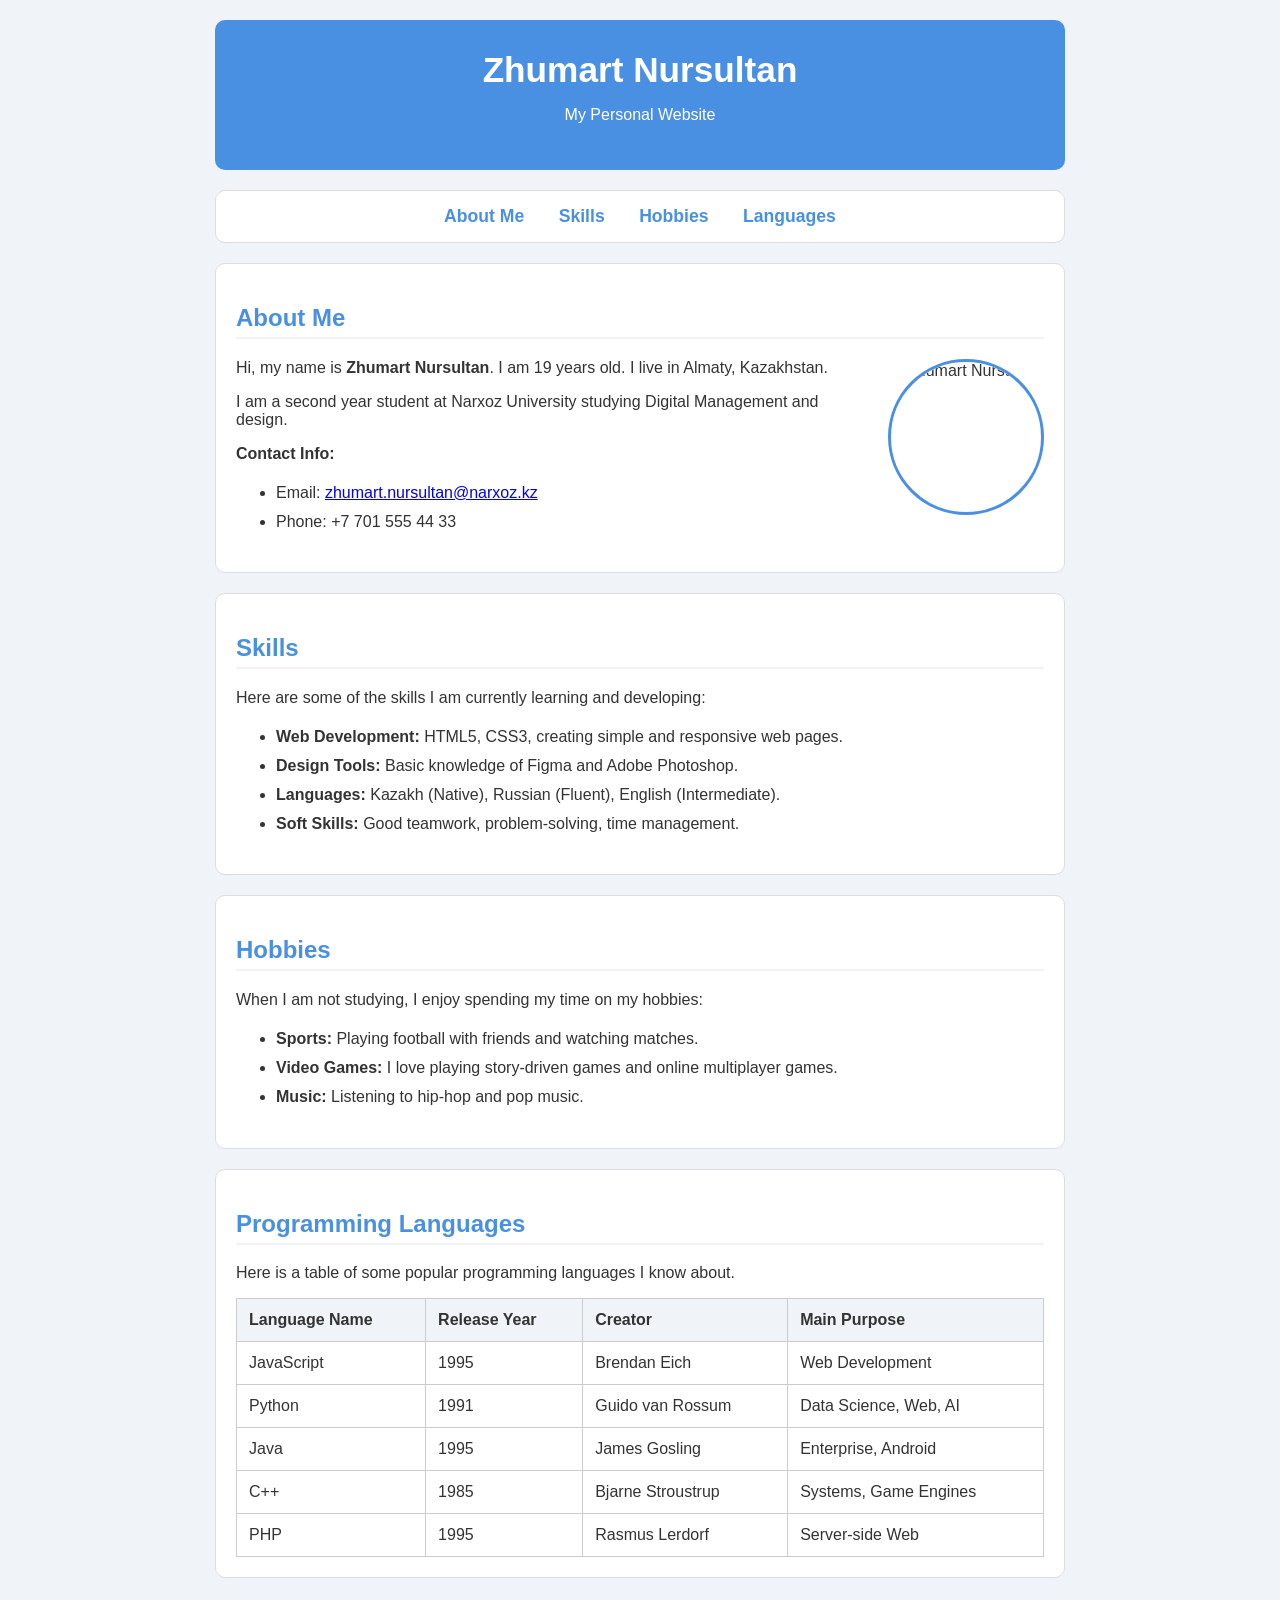
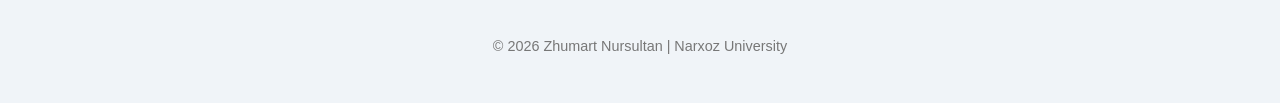
==== index.html @ c9ad32c4 "Rename ZhumartNursultan.html to index.html" ====
<!DOCTYPE html>
<html lang="en">
<head>
  <meta charset="UTF-8">
  <meta name="viewport" content="width=device-width, initial-scale=1.0">
  <title>Zhumart Nursultan - My Portfolio</title>
  <style>
    body {
      font-family: Arial, sans-serif;
      margin: 0 auto;
      max-width: 850px;
      padding: 20px;
      background-color: #f0f4f8;
      color: #333;
    }
    header {
      background-color: #4a90e2;
      color: white;
      padding: 30px;
      border-radius: 10px;
      text-align: center;
    }
    header h1 {
      margin: 0;
      font-size: 2.2em;
    }
    nav {
      margin: 20px 0;
      background-color: #ffffff;
      padding: 15px;
      border-radius: 10px;
      border: 1px solid #ddd;
      text-align: center;
    }
    nav a {
      margin: 0 15px;
      text-decoration: none;
      color: #4a90e2;
      font-size: 1.1em;
      font-weight: bold;
    }
    nav a:hover {
      text-decoration: underline;
      color: #000;
    }
    .section-block {
      background-color: white;
      padding: 20px;
      margin-bottom: 20px;
      border-radius: 10px;
      border: 1px solid #ddd;
    }
    h2 {
      color: #4a90e2;
      border-bottom: 2px solid #f0f4f8;
      padding-bottom: 5px;
    }
    .profile-img {
      border-radius: 50%;
      border: 3px solid #4a90e2;
      float: right;
      margin-left: 20px;
    }
    ul {
      line-height: 1.8;
    }
    table {
      width: 100%;
      border-collapse: collapse;
      margin-top: 10px;
    }
    table, th, td {
      border: 1px solid #ccc;
    }
    th, td {
      padding: 12px;
      text-align: left;
    }
    th {
      background-color: #f0f4f8;
    }
    footer {
      text-align: center;
      margin-top: 30px;
      padding: 15px;
      color: #777;
      font-size: 0.9em;
    }
  </style>
</head>
<body>

  <header>
    <h1>Zhumart Nursultan</h1>
    <p>My Personal Website</p>
  </header>

  <nav>
    <a href="#about">About Me</a>
    <a href="#skills">Skills</a>
    <a href="#hobbies">Hobbies</a>
    <a href="#languages">Languages</a>
  </nav>

  <div class="section-block" id="about">
    <h2>About Me</h2>
    <!-- Можно заменить ссылку на свою реальную фотографию -->
    <img src="https://placehold.co/150x150/4a90e2/white?text=ZN" alt="Zhumart Nursultan" width="150" height="150" class="profile-img">
    <p>Hi, my name is <strong>Zhumart Nursultan</strong>. I am 19 years old. I live in Almaty, Kazakhstan.</p>
    <p>I am a second year student at Narxoz University studying Digital Management and design.</p>
    
    <p><strong>Contact Info:</strong></p>
    <ul>
      <li>Email: <a href="mailto:zhumart.nursultan@narxoz.kz">zhumart.nursultan@narxoz.kz</a></li>
      <li>Phone: +7 701 555 44 33</li>
    </ul>
    <div style="clear: both;"></div>
  </div>

  <div class="section-block" id="skills">
    <h2>Skills</h2>
    <p>Here are some of the skills I am currently learning and developing:</p>
    <ul>
      <li><strong>Web Development:</strong> HTML5, CSS3, creating simple and responsive web pages.</li>
      <li><strong>Design Tools:</strong> Basic knowledge of Figma and Adobe Photoshop.</li>
      <li><strong>Languages:</strong> Kazakh (Native), Russian (Fluent), English (Intermediate).</li>
      <li><strong>Soft Skills:</strong> Good teamwork, problem-solving, time management.</li>
    </ul>
  </div>

  <div class="section-block" id="hobbies">
    <h2>Hobbies</h2>
    <p>When I am not studying, I enjoy spending my time on my hobbies:</p>
    <ul>
      <li><strong>Sports:</strong> Playing football with friends and watching matches.</li>
      <li><strong>Video Games:</strong> I love playing story-driven games and online multiplayer games.</li>
      <li><strong>Music:</strong> Listening to hip-hop and pop music.</li>
    </ul>
  </div>

  <div class="section-block" id="languages">
    <h2>Programming Languages</h2>
    <p>Here is a table of some popular programming languages I know about.</p>
    <table>
      <thead>
        <tr>
          <th>Language Name</th>
          <th>Release Year</th>
          <th>Creator</th>
          <th>Main Purpose</th>
        </tr>
      </thead>
      <tbody>
        <tr>
          <td>JavaScript</td>
          <td>1995</td>
          <td>Brendan Eich</td>
          <td>Web Development</td>
        </tr>
        <tr>
          <td>Python</td>
          <td>1991</td>
          <td>Guido van Rossum</td>
          <td>Data Science, Web, AI</td>
        </tr>
        <tr>
          <td>Java</td>
          <td>1995</td>
          <td>James Gosling</td>
          <td>Enterprise, Android</td>
        </tr>
        <tr>
          <td>C++</td>
          <td>1985</td>
          <td>Bjarne Stroustrup</td>
          <td>Systems, Game Engines</td>
        </tr>
        <tr>
          <td>PHP</td>
          <td>1995</td>
          <td>Rasmus Lerdorf</td>
          <td>Server-side Web</td>
        </tr>
      </tbody>
    </table>
  </div>

  <footer>
    <p>&copy; 2026 Zhumart Nursultan | Narxoz University</p>
  </footer>

</body>
</html>
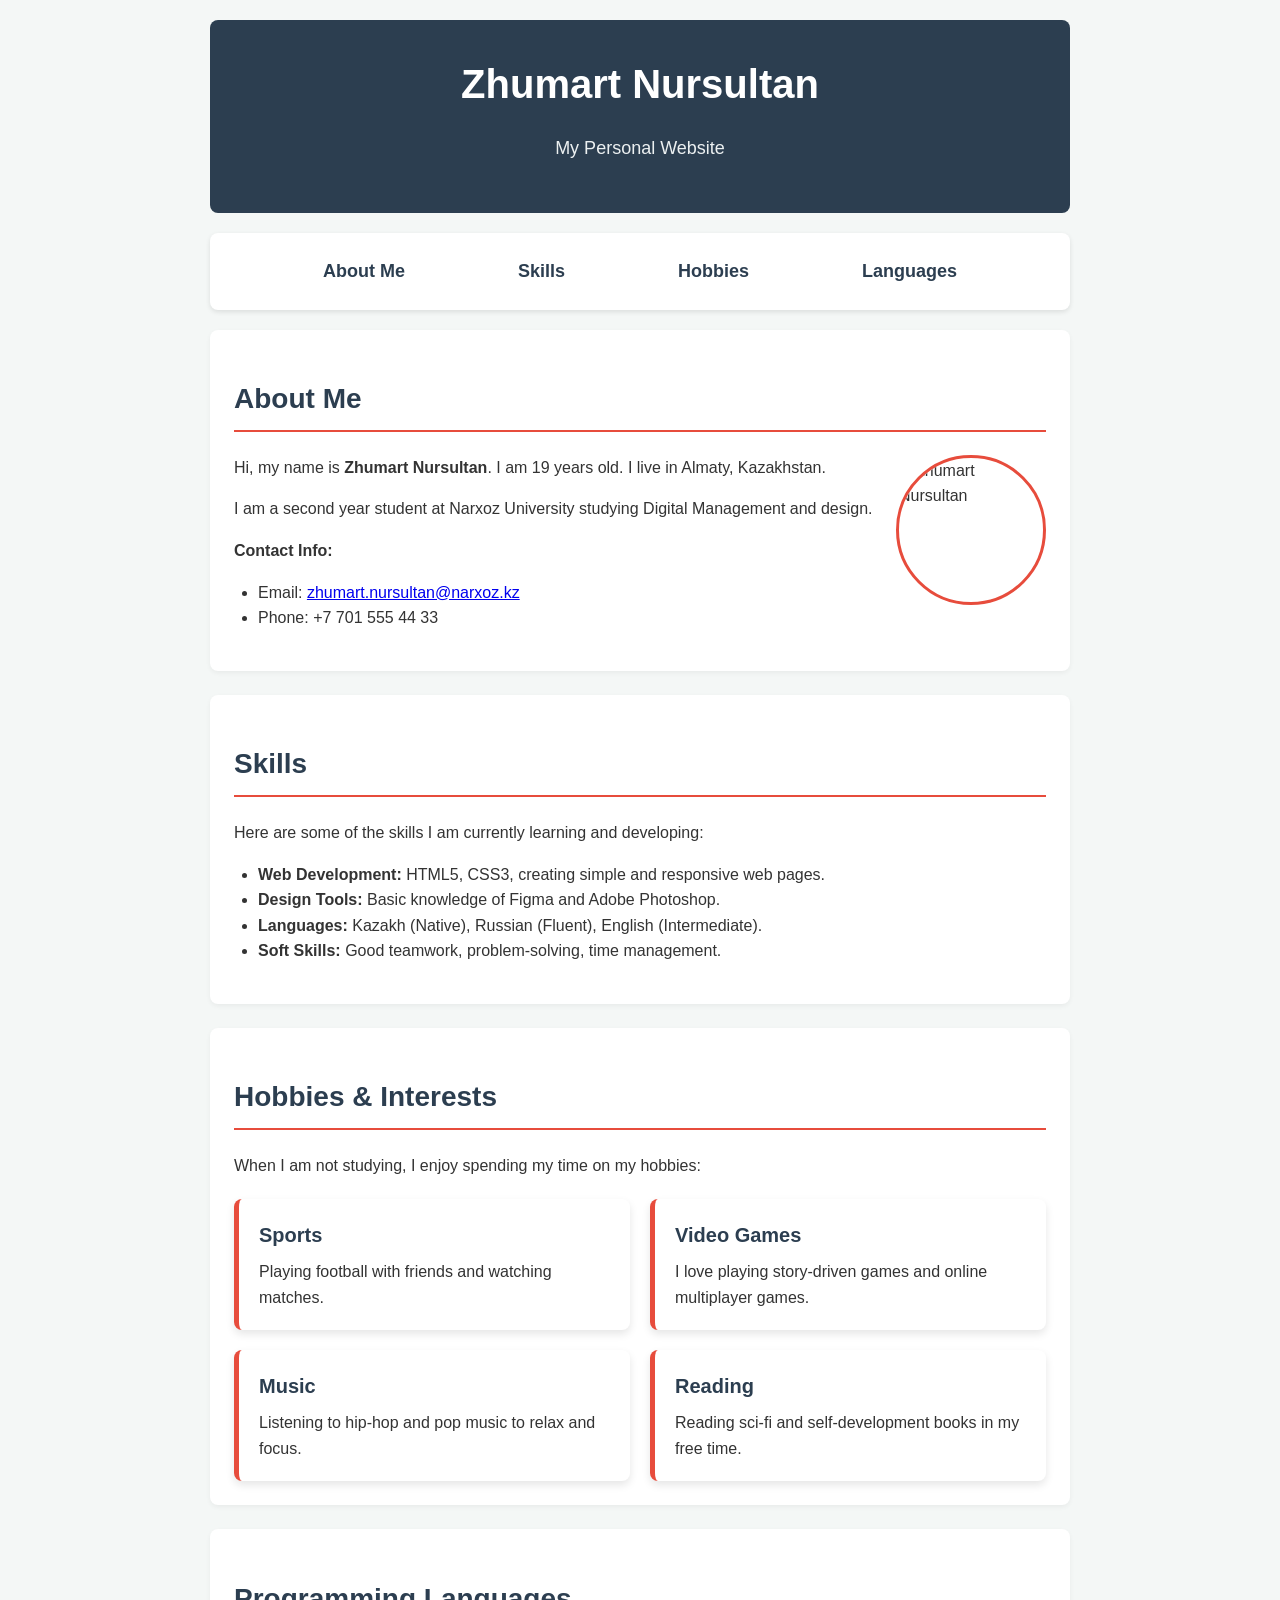
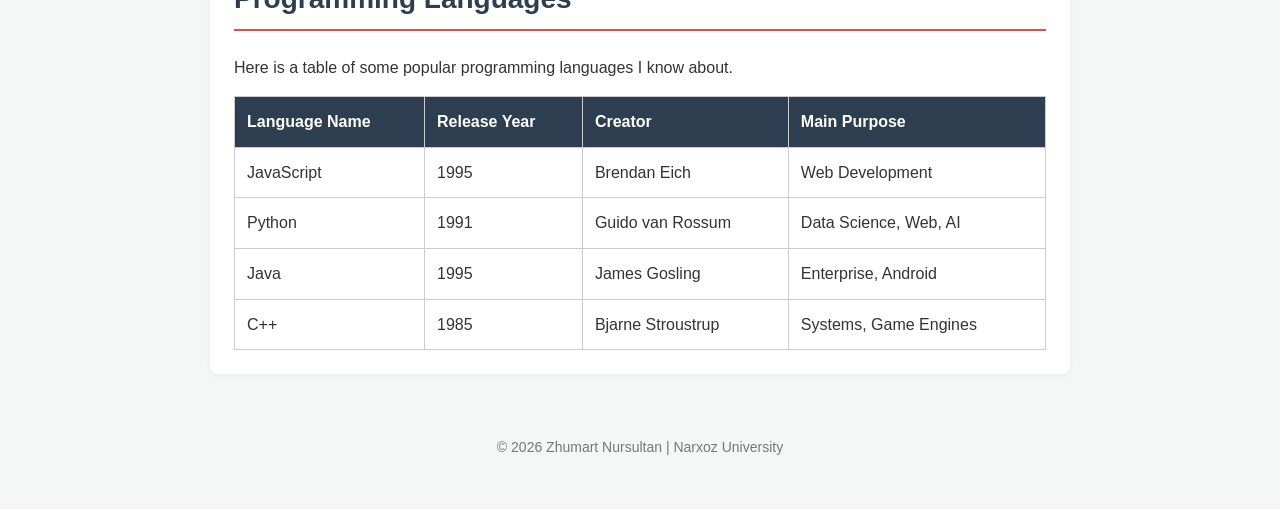
==== commit 05bb6533: "Add files via upload" ====
--- a/index.html
+++ b/index.html
@@ -4,89 +4,9 @@
   <meta charset="UTF-8">
   <meta name="viewport" content="width=device-width, initial-scale=1.0">
   <title>Zhumart Nursultan - My Portfolio</title>
-  <style>
-    body {
-      font-family: Arial, sans-serif;
-      margin: 0 auto;
-      max-width: 850px;
-      padding: 20px;
-      background-color: #f0f4f8;
-      color: #333;
-    }
-    header {
-      background-color: #4a90e2;
-      color: white;
-      padding: 30px;
-      border-radius: 10px;
-      text-align: center;
-    }
-    header h1 {
-      margin: 0;
-      font-size: 2.2em;
-    }
-    nav {
-      margin: 20px 0;
-      background-color: #ffffff;
-      padding: 15px;
-      border-radius: 10px;
-      border: 1px solid #ddd;
-      text-align: center;
-    }
-    nav a {
-      margin: 0 15px;
-      text-decoration: none;
-      color: #4a90e2;
-      font-size: 1.1em;
-      font-weight: bold;
-    }
-    nav a:hover {
-      text-decoration: underline;
-      color: #000;
-    }
-    .section-block {
-      background-color: white;
-      padding: 20px;
-      margin-bottom: 20px;
-      border-radius: 10px;
-      border: 1px solid #ddd;
-    }
-    h2 {
-      color: #4a90e2;
-      border-bottom: 2px solid #f0f4f8;
-      padding-bottom: 5px;
-    }
-    .profile-img {
-      border-radius: 50%;
-      border: 3px solid #4a90e2;
-      float: right;
-      margin-left: 20px;
-    }
-    ul {
-      line-height: 1.8;
-    }
-    table {
-      width: 100%;
-      border-collapse: collapse;
-      margin-top: 10px;
-    }
-    table, th, td {
-      border: 1px solid #ccc;
-    }
-    th, td {
-      padding: 12px;
-      text-align: left;
-    }
-    th {
-      background-color: #f0f4f8;
-    }
-    footer {
-      text-align: center;
-      margin-top: 30px;
-      padding: 15px;
-      color: #777;
-      font-size: 0.9em;
-    }
-  </style>
+  
+  <!-- 1. Подключаем внешний CSS файл (как требовалось в задании) -->
+  <link rel="stylesheet" href="styles.css">
 </head>
 <body>
 
@@ -104,8 +24,7 @@
 
   <div class="section-block" id="about">
     <h2>About Me</h2>
-    <!-- Можно заменить ссылку на свою реальную фотографию -->
-    <img src="https://placehold.co/150x150/4a90e2/white?text=ZN" alt="Zhumart Nursultan" width="150" height="150" class="profile-img">
+    <img src="https://placehold.co/150x150/2c3e50/white?text=ZN" alt="Zhumart Nursultan" width="150" height="150" class="profile-img">
     <p>Hi, my name is <strong>Zhumart Nursultan</strong>. I am 19 years old. I live in Almaty, Kazakhstan.</p>
     <p>I am a second year student at Narxoz University studying Digital Management and design.</p>
     
@@ -129,12 +48,27 @@
   </div>
 
   <div class="section-block" id="hobbies">
-    <h2>Hobbies</h2>
+    <h2>Hobbies & Interests</h2>
     <p>When I am not studying, I enjoy spending my time on my hobbies:</p>
-    <ul>
-      <li><strong>Sports:</strong> Playing football with friends and watching matches.</li>
-      <li><strong>Video Games:</strong> I love playing story-driven games and online multiplayer games.</li>
-      <li><strong>Music:</strong> Listening to hip-hop and pop music.</li>
+    
+    <!-- 2. Сетка карточек для хобби (Flexbox Card Grid) -->
+    <ul class="hobbies-grid">
+      <li>
+        <strong>Sports</strong>
+        Playing football with friends and watching matches.
+      </li>
+      <li>
+        <strong>Video Games</strong>
+        I love playing story-driven games and online multiplayer games.
+      </li>
+      <li>
+        <strong>Music</strong>
+        Listening to hip-hop and pop music to relax and focus.
+      </li>
+      <li>
+        <strong>Reading</strong>
+        Reading sci-fi and self-development books in my free time.
+      </li>
     </ul>
   </div>
 
@@ -175,12 +109,6 @@
           <td>Bjarne Stroustrup</td>
           <td>Systems, Game Engines</td>
         </tr>
-        <tr>
-          <td>PHP</td>
-          <td>1995</td>
-          <td>Rasmus Lerdorf</td>
-          <td>Server-side Web</td>
-        </tr>
       </tbody>
     </table>
   </div>
--- a/styles.css
+++ b/styles.css
@@ -0,0 +1,168 @@
+/* 1. Глобальные настройки (box-sizing: border-box) */
+*, *::before, *::after {
+  box-sizing: border-box;
+}
+
+/* 2. Цветовая палитра: Primary (темно-синий) и Accent (красный) */
+:root {
+  --primary-color: #2c3e50;
+  --accent-color: #e74c3c;
+  --bg-color: #f4f7f6;
+  --text-color: #333333;
+}
+
+/* 3. Шрифт и rem-размеры */
+html {
+  font-size: 16px; /* Базовый размер */
+}
+
+body {
+  font-family: 'Segoe UI', Roboto, Helvetica, Arial, sans-serif;
+  font-size: 1rem; /* 16px */
+  line-height: 1.6;
+  margin: 0 auto;
+  max-width: 900px;
+  padding: 1.25rem; /* 20px */
+  background-color: var(--bg-color);
+  color: var(--text-color);
+}
+
+/* Header */
+header {
+  background-color: var(--primary-color);
+  color: white;
+  padding: 2rem;
+  border-radius: 0.5rem;
+  text-align: center;
+}
+
+header h1 {
+  margin: 0;
+  font-size: 2.5rem;
+  color: white;
+}
+
+header p {
+  font-size: 1.125rem;
+  color: #ecf0f1;
+}
+
+/* 4. Flexbox Navbar (Навигация) */
+nav {
+  display: flex;
+  justify-content: space-evenly; /* Равномерное распределение пространства */
+  align-items: center;
+  margin: 1.25rem 0;
+  background-color: white;
+  padding: 1rem;
+  border-radius: 0.5rem;
+  box-shadow: 0 2px 5px rgba(0,0,0,0.1);
+}
+
+nav a {
+  text-decoration: none;
+  color: var(--primary-color);
+  font-size: 1.125rem;
+  font-weight: bold;
+  padding: 0.5rem 1rem;
+  transition: color 0.3s;
+}
+
+nav a:hover {
+  color: var(--accent-color);
+}
+
+/* Секции */
+.section-block {
+  background-color: white;
+  padding: 1.5rem;
+  margin-bottom: 1.5rem;
+  border-radius: 0.5rem;
+  box-shadow: 0 2px 5px rgba(0,0,0,0.05);
+}
+
+h2 {
+  color: var(--primary-color);
+  border-bottom: 2px solid var(--accent-color);
+  padding-bottom: 0.5rem;
+  font-size: 1.75rem;
+}
+
+.profile-img {
+  border-radius: 50%;
+  border: 3px solid var(--accent-color);
+  float: right;
+  margin-left: 1.25rem;
+}
+
+/* Обычные списки */
+.section-block ul:not(.hobbies-grid) {
+  padding-left: 1.5rem;
+}
+
+/* 5. Wrapping Card Grid (Flexbox) для Хобби */
+.hobbies-grid {
+  display: flex;
+  flex-wrap: wrap; /* Разрешаем перенос карточек на новую строку */
+  gap: 1.25rem; /* Отступ между карточками */
+  list-style: none; /* Убираем точки от обычного списка */
+  padding: 0;
+  margin: 1.25rem 0 0 0;
+}
+
+/* Карточка хобби */
+.hobbies-grid li {
+  flex-basis: calc(50% - 0.625rem); /* Ширина карточки (две в ряд) */
+  background-color: #ffffff;
+  padding: 1.25rem; /* Внутренний отступ карточки */
+  border-radius: 0.5rem; /* Закругленные углы */
+  box-shadow: 0 4px 8px rgba(0,0,0,0.1); /* Тень */
+  border-left: 5px solid var(--accent-color);
+}
+
+.hobbies-grid li strong {
+  display: block;
+  font-size: 1.25rem;
+  color: var(--primary-color);
+  margin-bottom: 0.5rem;
+}
+
+/* Таблица */
+table {
+  width: 100%;
+  border-collapse: collapse;
+  margin-top: 1rem;
+}
+th, td {
+  border: 1px solid #ccc;
+  padding: 0.75rem;
+  text-align: left;
+}
+th {
+  background-color: var(--primary-color);
+  color: white;
+}
+
+footer {
+  text-align: center;
+  margin-top: 2rem;
+  padding: 1rem;
+  color: #777;
+  font-size: 0.875rem;
+}
+
+/* Адаптивность для телефонов */
+@media (max-width: 600px) {
+  nav {
+    flex-direction: column;
+    gap: 0.5rem;
+  }
+  .hobbies-grid li {
+    flex-basis: 100%; /* На телефоне одна карточка в ряд */
+  }
+  .profile-img {
+    float: none;
+    display: block;
+    margin: 0 auto 1rem auto;
+  }
+}
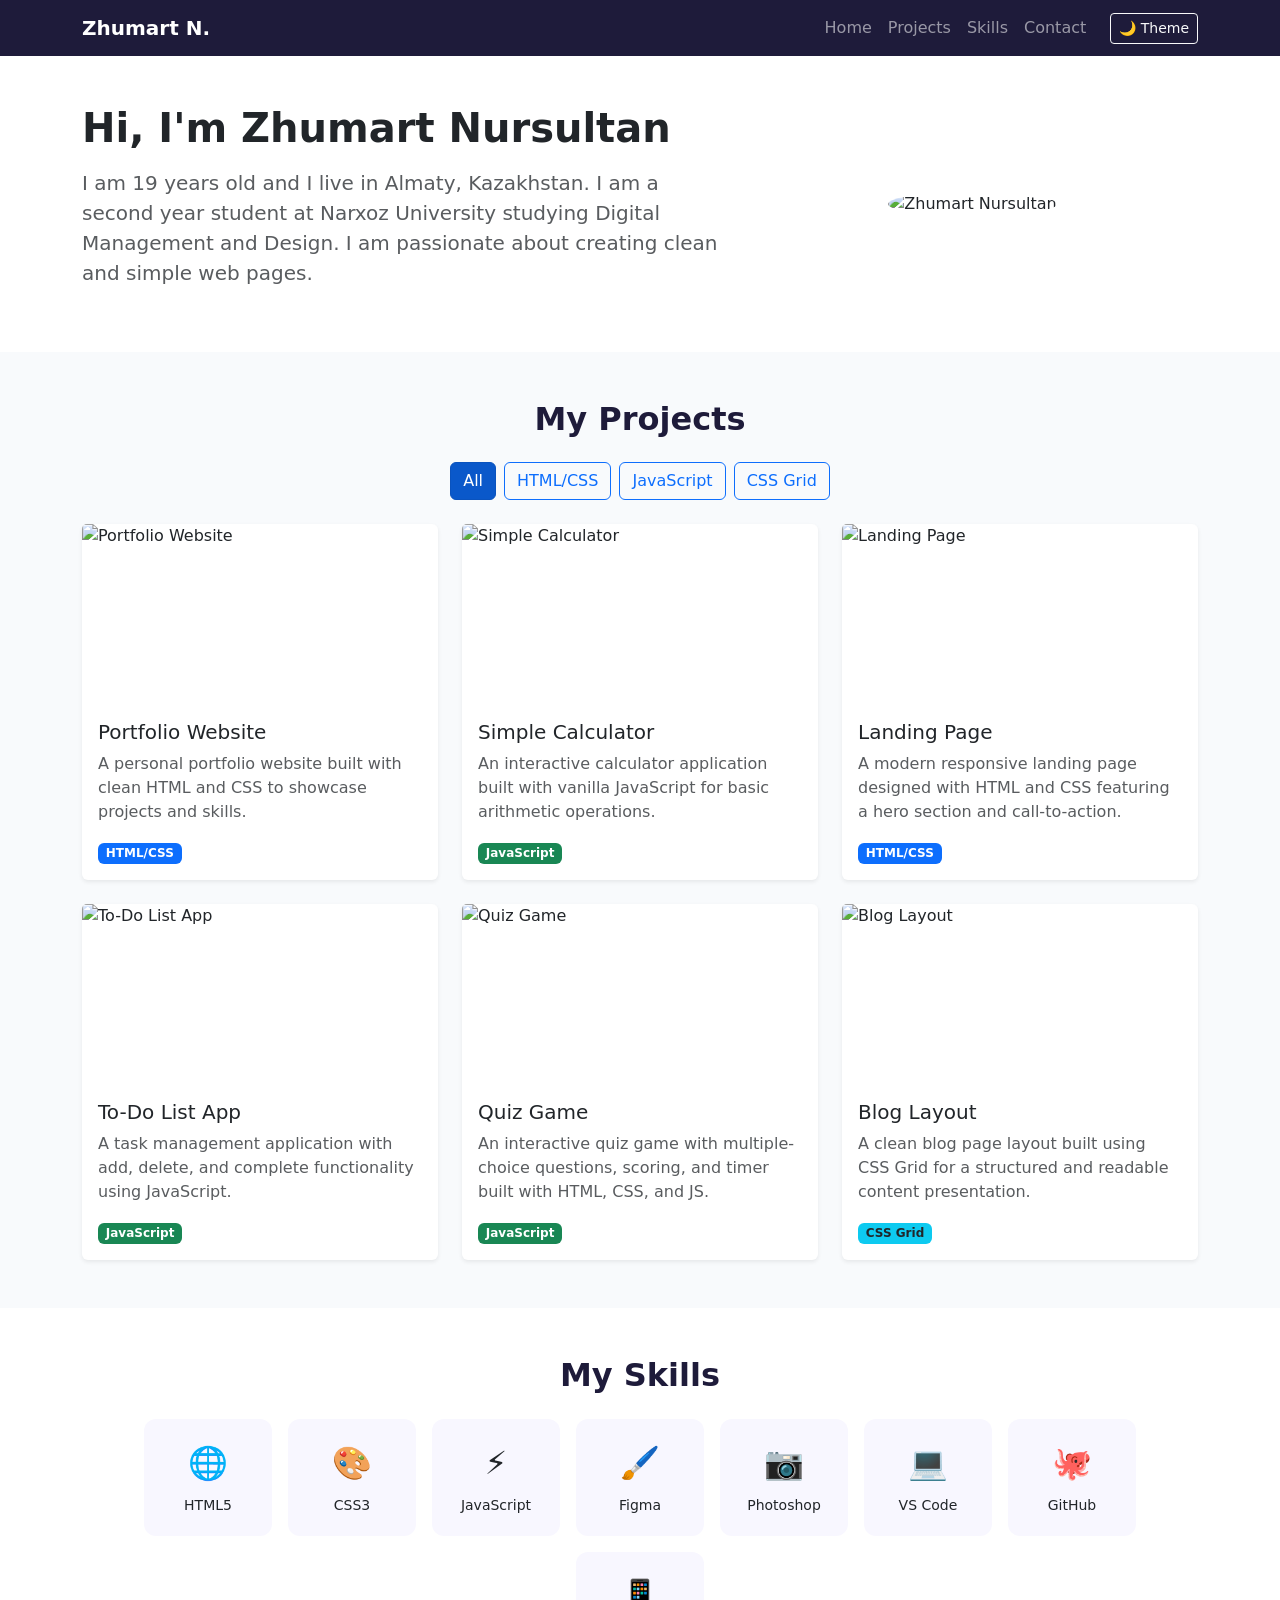
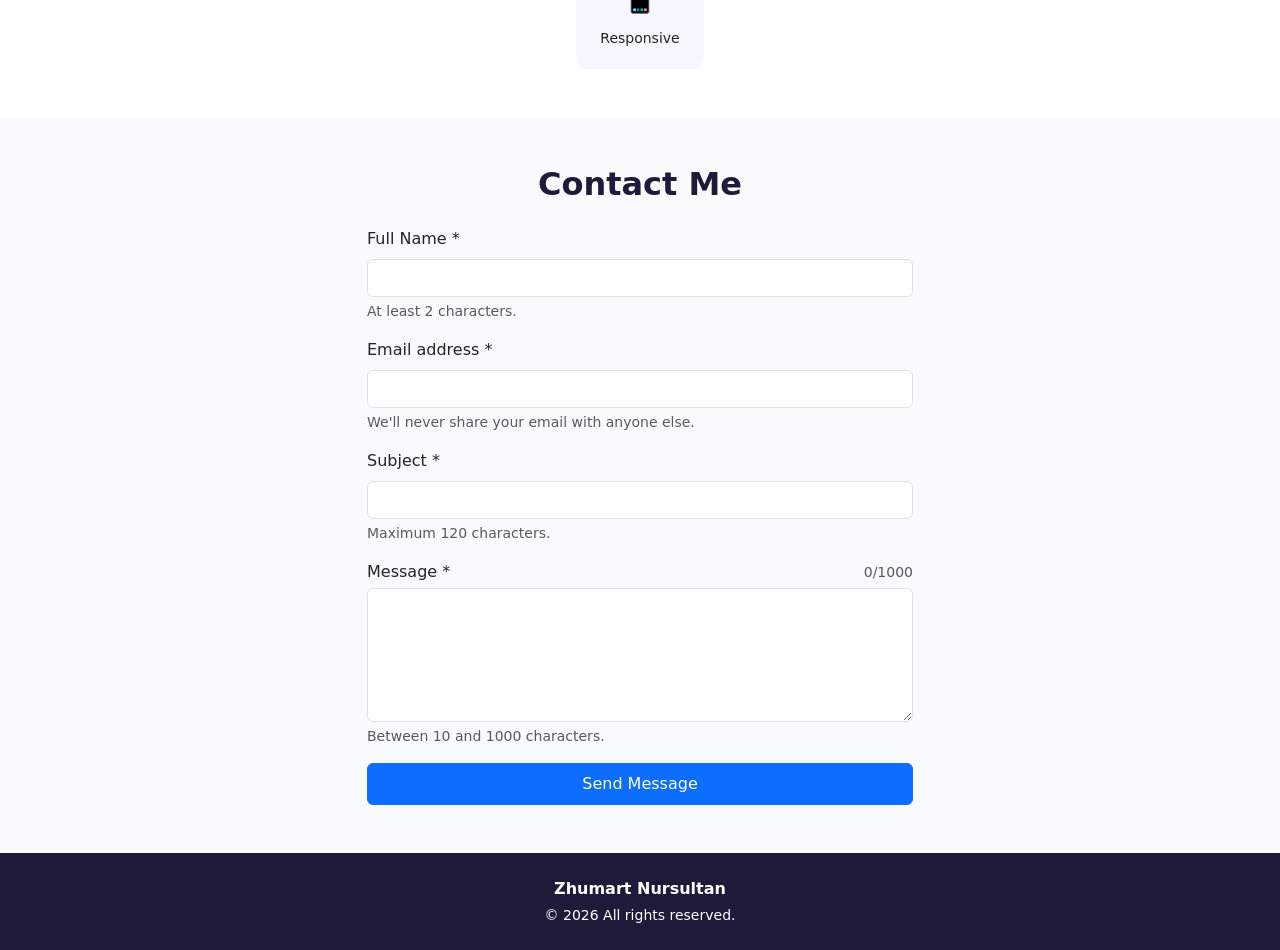
==== commit ae4176be: "Add files via upload" ====
--- a/index.html
+++ b/index.html
@@ -1,121 +1,276 @@
 <!DOCTYPE html>
 <html lang="en">
 <head>
-  <meta charset="UTF-8">
-  <meta name="viewport" content="width=device-width, initial-scale=1.0">
-  <title>Zhumart Nursultan - My Portfolio</title>
-  
-  <!-- 1. Подключаем внешний CSS файл (как требовалось в задании) -->
-  <link rel="stylesheet" href="styles.css">
+    <meta charset="UTF-8">
+    <meta name="viewport" content="width=device-width, initial-scale=1.0">
+    <title>Zhumart Nursultan — Interactive Portfolio (Lab 7)</title>
+    <!-- Bootstrap 5 CSS CDN -->
+    <link href="https://cdn.jsdelivr.net/npm/bootstrap@5.3.3/dist/css/bootstrap.min.css" rel="stylesheet">
+    <!-- Custom CSS -->
+    <link rel="stylesheet" href="style.css">
+    <!-- Main Interactive Script with Defer -->
+    <script src="script.js" defer></script>
 </head>
 <body>
 
-  <header>
-    <h1>Zhumart Nursultan</h1>
-    <p>My Personal Website</p>
-  </header>
-
-  <nav>
-    <a href="#about">About Me</a>
-    <a href="#skills">Skills</a>
-    <a href="#hobbies">Hobbies</a>
-    <a href="#languages">Languages</a>
-  </nav>
-
-  <div class="section-block" id="about">
-    <h2>About Me</h2>
-    <img src="https://placehold.co/150x150/2c3e50/white?text=ZN" alt="Zhumart Nursultan" width="150" height="150" class="profile-img">
-    <p>Hi, my name is <strong>Zhumart Nursultan</strong>. I am 19 years old. I live in Almaty, Kazakhstan.</p>
-    <p>I am a second year student at Narxoz University studying Digital Management and design.</p>
-    
-    <p><strong>Contact Info:</strong></p>
-    <ul>
-      <li>Email: <a href="mailto:zhumart.nursultan@narxoz.kz">zhumart.nursultan@narxoz.kz</a></li>
-      <li>Phone: +7 701 555 44 33</li>
-    </ul>
-    <div style="clear: both;"></div>
-  </div>
-
-  <div class="section-block" id="skills">
-    <h2>Skills</h2>
-    <p>Here are some of the skills I am currently learning and developing:</p>
-    <ul>
-      <li><strong>Web Development:</strong> HTML5, CSS3, creating simple and responsive web pages.</li>
-      <li><strong>Design Tools:</strong> Basic knowledge of Figma and Adobe Photoshop.</li>
-      <li><strong>Languages:</strong> Kazakh (Native), Russian (Fluent), English (Intermediate).</li>
-      <li><strong>Soft Skills:</strong> Good teamwork, problem-solving, time management.</li>
-    </ul>
-  </div>
-
-  <div class="section-block" id="hobbies">
-    <h2>Hobbies & Interests</h2>
-    <p>When I am not studying, I enjoy spending my time on my hobbies:</p>
-    
-    <!-- 2. Сетка карточек для хобби (Flexbox Card Grid) -->
-    <ul class="hobbies-grid">
-      <li>
-        <strong>Sports</strong>
-        Playing football with friends and watching matches.
-      </li>
-      <li>
-        <strong>Video Games</strong>
-        I love playing story-driven games and online multiplayer games.
-      </li>
-      <li>
-        <strong>Music</strong>
-        Listening to hip-hop and pop music to relax and focus.
-      </li>
-      <li>
-        <strong>Reading</strong>
-        Reading sci-fi and self-development books in my free time.
-      </li>
-    </ul>
-  </div>
-
-  <div class="section-block" id="languages">
-    <h2>Programming Languages</h2>
-    <p>Here is a table of some popular programming languages I know about.</p>
-    <table>
-      <thead>
-        <tr>
-          <th>Language Name</th>
-          <th>Release Year</th>
-          <th>Creator</th>
-          <th>Main Purpose</th>
-        </tr>
-      </thead>
-      <tbody>
-        <tr>
-          <td>JavaScript</td>
-          <td>1995</td>
-          <td>Brendan Eich</td>
-          <td>Web Development</td>
-        </tr>
-        <tr>
-          <td>Python</td>
-          <td>1991</td>
-          <td>Guido van Rossum</td>
-          <td>Data Science, Web, AI</td>
-        </tr>
-        <tr>
-          <td>Java</td>
-          <td>1995</td>
-          <td>James Gosling</td>
-          <td>Enterprise, Android</td>
-        </tr>
-        <tr>
-          <td>C++</td>
-          <td>1985</td>
-          <td>Bjarne Stroustrup</td>
-          <td>Systems, Game Engines</td>
-        </tr>
-      </tbody>
-    </table>
-  </div>
-
-  <footer>
-    <p>&copy; 2026 Zhumart Nursultan | Narxoz University</p>
-  </footer>
+    <!-- ==================== HEADER / NAVBAR ==================== -->
+    <nav class="navbar navbar-expand-md navbar-dark sticky-top">
+        <div class="container">
+            <a class="navbar-brand fw-bold" href="#">Zhumart N.</a>
+            <button class="navbar-toggler" type="button" data-bs-toggle="collapse" data-bs-target="#mainNav"
+                    aria-controls="mainNav" aria-expanded="false" aria-label="Toggle navigation">
+                <span class="navbar-toggler-icon"></span>
+            </button>
+            <div class="collapse navbar-collapse" id="mainNav">
+                <ul class="navbar-nav ms-auto align-items-center">
+                    <li class="nav-item">
+                        <a class="nav-link" href="#hero">Home</a>
+                    </li>
+                    <li class="nav-item">
+                        <a class="nav-link" href="#projects">Projects</a>
+                    </li>
+                    <li class="nav-item">
+                        <a class="nav-link" href="#skills">Skills</a>
+                    </li>
+                    <li class="nav-item">
+                        <a class="nav-link" href="#contact-section">Contact</a>
+                    </li>
+                    <li class="nav-item ms-md-3 mt-2 mt-md-0">
+                        <button id="theme-toggle" class="btn btn-outline-light btn-sm" aria-label="Toggle dark theme">
+                            🌙 Theme
+                        </button>
+                    </li>
+                </ul>
+            </div>
+        </div>
+    </nav>
+
+    <!-- ==================== HERO SECTION ==================== -->
+    <section id="hero" class="container py-5">
+        <div class="row align-items-center">
+            <div class="col-12 col-md-7">
+                <h1 class="fw-bold mb-3">Hi, I'm Zhumart Nursultan</h1>
+                <p class="lead text-muted hero-lead-text">I am 19 years old and I live in Almaty, Kazakhstan. I am a second year student at Narxoz University studying Digital Management and Design. I am passionate about creating clean and simple web pages.</p>
+            </div>
+            <div class="col-12 col-md-5 text-center mt-4 mt-md-0">
+                <img src="https://placehold.co/160x160/1e1b3a/white?text=ZN"
+                     alt="Zhumart Nursultan"
+                     class="hero-photo">
+            </div>
+        </div>
+    </section>
+
+    <!-- ==================== PROJECTS SECTION ==================== -->
+    <section id="projects" class="projects-section py-5">
+        <div class="container">
+            <h2 class="section-title text-center fw-bold mb-4">My Projects</h2>
+            
+            <!-- Category Filter Buttons -->
+            <div class="d-flex justify-content-center flex-wrap gap-2 mb-4">
+                <button class="btn btn-primary filter-btn active" data-category="all" aria-pressed="true">All</button>
+                <button class="btn btn-outline-primary filter-btn" data-category="html-css" aria-pressed="false">HTML/CSS</button>
+                <button class="btn btn-outline-primary filter-btn" data-category="javascript" aria-pressed="false">JavaScript</button>
+                <button class="btn btn-outline-primary filter-btn" data-category="css-grid" aria-pressed="false">CSS Grid</button>
+            </div>
+
+            <!-- Projects Grid -->
+            <div class="row row-cols-1 row-cols-sm-2 row-cols-lg-3 g-4" id="projects-grid">
+
+                <!-- Card 1: Portfolio Website -->
+                <div class="col project-card" data-category="html-css">
+                    <div class="card h-100 shadow-sm border-0">
+                        <img src="https://placehold.co/400x180/3b82f6/white?text=Portfolio+Website"
+                             class="card-img-top" alt="Portfolio Website"
+                             style="height:180px;object-fit:cover">
+                        <div class="card-body">
+                            <h5 class="card-title">Portfolio Website</h5>
+                            <p class="card-text text-muted">A personal portfolio website built with clean HTML and CSS to showcase projects and skills.</p>
+                            <span class="badge bg-primary text-white">HTML/CSS</span>
+                        </div>
+                    </div>
+                </div>
+
+                <!-- Card 2: Simple Calculator -->
+                <div class="col project-card" data-category="javascript">
+                    <div class="card h-100 shadow-sm border-0">
+                        <img src="https://placehold.co/400x180/10b981/white?text=Simple+Calculator"
+                             class="card-img-top" alt="Simple Calculator"
+                             style="height:180px;object-fit:cover">
+                        <div class="card-body">
+                            <h5 class="card-title">Simple Calculator</h5>
+                            <p class="card-text text-muted">An interactive calculator application built with vanilla JavaScript for basic arithmetic operations.</p>
+                            <span class="badge bg-success text-white">JavaScript</span>
+                        </div>
+                    </div>
+                </div>
+
+                <!-- Card 3: Landing Page -->
+                <div class="col project-card" data-category="html-css">
+                    <div class="card h-100 shadow-sm border-0">
+                        <img src="https://placehold.co/400x180/f59e0b/white?text=Landing+Page"
+                             class="card-img-top" alt="Landing Page"
+                             style="height:180px;object-fit:cover">
+                        <div class="card-body">
+                            <h5 class="card-title">Landing Page</h5>
+                            <p class="card-text text-muted">A modern responsive landing page designed with HTML and CSS featuring a hero section and call-to-action.</p>
+                            <span class="badge bg-primary text-white">HTML/CSS</span>
+                        </div>
+                    </div>
+                </div>
+
+                <!-- Card 4: To-Do List App -->
+                <div class="col project-card" data-category="javascript">
+                    <div class="card h-100 shadow-sm border-0">
+                        <img src="https://placehold.co/400x180/ef4444/white?text=To-Do+List+App"
+                             class="card-img-top" alt="To-Do List App"
+                             style="height:180px;object-fit:cover">
+                        <div class="card-body">
+                            <h5 class="card-title">To-Do List App</h5>
+                            <p class="card-text text-muted">A task management application with add, delete, and complete functionality using JavaScript.</p>
+                            <span class="badge bg-success text-white">JavaScript</span>
+                        </div>
+                    </div>
+                </div>
+
+                <!-- Card 5: Quiz Game -->
+                <div class="col project-card" data-category="javascript">
+                    <div class="card h-100 shadow-sm border-0">
+                        <img src="https://placehold.co/400x180/8b5cf6/white?text=Quiz+Game"
+                             class="card-img-top" alt="Quiz Game"
+                             style="height:180px;object-fit:cover">
+                        <div class="card-body">
+                            <h5 class="card-title">Quiz Game</h5>
+                            <p class="card-text text-muted">An interactive quiz game with multiple-choice questions, scoring, and timer built with HTML, CSS, and JS.</p>
+                            <span class="badge bg-success text-white">JavaScript</span>
+                        </div>
+                    </div>
+                </div>
+
+                <!-- Card 6: Blog Layout -->
+                <div class="col project-card" data-category="css-grid">
+                    <div class="card h-100 shadow-sm border-0">
+                        <img src="https://placehold.co/400x180/ec4899/white?text=Blog+Layout"
+                             class="card-img-top" alt="Blog Layout"
+                             style="height:180px;object-fit:cover">
+                        <div class="card-body">
+                            <h5 class="card-title">Blog Layout</h5>
+                            <p class="card-text text-muted">A clean blog page layout built using CSS Grid for a structured and readable content presentation.</p>
+                            <span class="badge bg-info text-dark">CSS Grid</span>
+                        </div>
+                    </div>
+                </div>
+
+            </div>
+        </div>
+    </section>
+
+    <!-- ==================== SKILLS SECTION ==================== -->
+    <section id="skills" class="py-5">
+        <div class="container">
+            <h2 class="section-title text-center fw-bold mb-4">My Skills</h2>
+            <div class="d-flex flex-wrap justify-content-center gap-3">
+                <div class="skill-item">
+                    <span class="skill-icon">🌐</span>
+                    HTML5
+                </div>
+                <div class="skill-item">
+                    <span class="skill-icon">🎨</span>
+                    CSS3
+                </div>
+                <div class="skill-item">
+                    <span class="skill-icon">⚡</span>
+                    JavaScript
+                </div>
+                <div class="skill-item">
+                    <span class="skill-icon">🖌️</span>
+                    Figma
+                </div>
+                <div class="skill-item">
+                    <span class="skill-icon">📷</span>
+                    Photoshop
+                </div>
+                <div class="skill-item">
+                    <span class="skill-icon">💻</span>
+                    VS Code
+                </div>
+                <div class="skill-item">
+                    <span class="skill-icon">🐙</span>
+                    GitHub
+                </div>
+                <div class="skill-item">
+                    <span class="skill-icon">📱</span>
+                    Responsive
+                </div>
+            </div>
+        </div>
+    </section>
+
+    <!-- ==================== CONTACT SECTION ==================== -->
+    <section id="contact-section" class="contact-section py-5">
+        <div class="container">
+            <h2 class="section-title text-center fw-bold mb-4">Contact Me</h2>
+            <div class="row justify-content-center">
+                <div class="col-12 col-md-8 col-lg-6">
+                    <form id="contact-form" method="POST" action="#" enctype="application/x-www-form-urlencoded" novalidate>
+                        
+                        <!-- Full Name -->
+                        <div class="mb-3">
+                            <label for="name" class="form-label">Full Name <span aria-hidden="true">*</span></label>
+                            <input id="name" name="name" type="text" class="form-control" required minlength="2" aria-required="true" aria-invalid="false" aria-describedby="name-hint name-error">
+                            <div id="name-hint" class="form-text">At least 2 characters.</div>
+                            <span id="name-error" class="error-message" role="alert" hidden>Please enter your name (at least 2 characters).</span>
+                        </div>
+
+                        <!-- Email -->
+                        <div class="mb-3">
+                            <label for="email" class="form-label">Email address <span aria-hidden="true">*</span></label>
+                            <input id="email" name="email" type="email" class="form-control" required aria-required="true" aria-invalid="false" aria-describedby="email-hint email-error">
+                            <div id="email-hint" class="form-text">We'll never share your email with anyone else.</div>
+                            <span id="email-error" class="error-message" role="alert" hidden>Please enter a valid email address.</span>
+                        </div>
+
+                        <!-- Subject -->
+                        <div class="mb-3">
+                            <label for="subject" class="form-label">Subject <span aria-hidden="true">*</span></label>
+                            <input id="subject" name="subject" type="text" class="form-control" required maxlength="120" aria-required="true" aria-invalid="false" aria-describedby="subject-hint subject-error">
+                            <div id="subject-hint" class="form-text">Maximum 120 characters.</div>
+                            <span id="subject-error" class="error-message" role="alert" hidden>Please enter a subject.</span>
+                        </div>
+
+                        <!-- Message -->
+                        <div class="mb-3">
+                            <div class="d-flex justify-content-between align-items-center">
+                                <label for="message" class="form-label mb-0">Message <span aria-hidden="true">*</span></label>
+                                <span id="char-counter" class="text-muted small" aria-live="polite">0/1000</span>
+                            </div>
+                            <textarea id="message" name="message" rows="5" class="form-control mt-1" required minlength="10" maxlength="1000" aria-required="true" aria-invalid="false" aria-describedby="message-hint message-error char-counter"></textarea>
+                            <div id="message-hint" class="form-text">Between 10 and 1000 characters.</div>
+                            <span id="message-error" class="error-message" role="alert" hidden>Please enter your message (at least 10 characters).</span>
+                        </div>
+
+                        <!-- Submit Button with Spinner -->
+                        <button type="submit" id="submit-btn" class="btn btn-primary w-100 py-2">
+                            <span id="btn-text">Send Message</span>
+                            <div id="btn-spinner" class="spinner-border spinner-border-sm ms-2" role="status" hidden>
+                                <span class="visually-hidden">Sending...</span>
+                            </div>
+                        </button>
+                    </form>
+
+                    <!-- Success Alert -->
+                    <div id="form-success" class="alert alert-success mt-3" role="alert" hidden>
+                        ✅ Your message has been sent successfully! Thank you.
+                    </div>
+                </div>
+            </div>
+        </div>
+    </section>
+
+    <!-- ==================== FOOTER ==================== -->
+    <footer class="site-footer text-center text-white py-4">
+        <p class="mb-1 fw-semibold">Zhumart Nursultan</p>
+        <p class="mb-0 small">&copy; 2026 All rights reserved.</p>
+    </footer>
 
 </body>
 </html>
--- a/style.css
+++ b/style.css
@@ -0,0 +1,166 @@
+/* ===== Base Transitions for Smooth Dark Mode Switch ===== */
+body, 
+section, 
+.card, 
+.skill-item, 
+.form-control, 
+.navbar, 
+footer {
+    transition: background-color 0.3s ease, color 0.3s ease, border-color 0.3s ease, box-shadow 0.3s ease;
+}
+
+/* ===== Navbar ===== */
+.navbar {
+    background-color: #1e1b3a !important;
+}
+
+/* ===== Hero Photo ===== */
+.hero-photo {
+    width: 160px;
+    height: 160px;
+    border-radius: 50%;
+    object-fit: cover;
+}
+
+/* ===== Projects Section ===== */
+.projects-section {
+    background-color: #f8fafc;
+}
+
+/* ===== Card Hover ===== */
+.card {
+    transition: transform 0.2s, background-color 0.3s, color 0.3s;
+}
+
+.card:hover {
+    transform: translateY(-4px);
+}
+
+/* ===== Section Title ===== */
+.section-title {
+    color: #1e1b3a;
+}
+
+/* ===== Skill Items ===== */
+.skill-item {
+    display: flex;
+    flex-direction: column;
+    align-items: center;
+    gap: 0.5rem;
+    padding: 1.25rem 1rem;
+    border-radius: 0.75rem;
+    background: #f8f7ff;
+    font-size: 0.875rem;
+    text-align: center;
+    min-width: 8rem;
+}
+
+.skill-icon {
+    font-size: 2rem;
+}
+
+/* ===== Contact Section ===== */
+.contact-section {
+    background-color: #f8fafc;
+}
+
+/* ===== Validation Styles (Lab 6 & 7) ===== */
+.form-control:not(:focus):not([aria-invalid="false"]):invalid {
+    border-color: #EF4444;
+}
+
+.form-control:not(:focus):valid {
+    border-color: #16A34A;
+}
+
+.form-control[aria-invalid="true"] {
+    border-color: #EF4444 !important;
+}
+
+.error-message {
+    color: #EF4444;
+    font-size: 0.85rem;
+    display: block;
+    margin-top: 0.25rem;
+    font-weight: 500;
+}
+
+.error-message[hidden] {
+    display: none;
+}
+
+/* ===== Footer ===== */
+.site-footer {
+    background-color: #1e1b3a;
+}
+
+/* ==================== DARK MODE OVERRIDES ==================== */
+body.dark-mode {
+    background-color: #0f0f1a;
+    color: #f1f1f7;
+}
+
+body.dark-mode .text-muted,
+body.dark-mode .form-text {
+    color: #a0a0ba !important;
+}
+
+body.dark-mode .projects-section,
+body.dark-mode .contact-section {
+    background-color: #151526;
+}
+
+body.dark-mode .section-title {
+    color: #ffffff;
+}
+
+body.dark-mode .card {
+    background-color: #1d1d33;
+    color: #e2e2f0;
+    box-shadow: 0 4px 15px rgba(0, 0, 0, 0.2) !important;
+}
+
+body.dark-mode .card-title {
+    color: #ffffff;
+}
+
+body.dark-mode .skill-item {
+    background-color: #1d1d33;
+    color: #ffffff;
+}
+
+body.dark-mode .form-control {
+    background-color: #1d1d33;
+    border-color: #3b3b5c;
+    color: #ffffff;
+}
+
+body.dark-mode .form-control:focus {
+    background-color: #262642;
+    border-color: #7c3aed;
+    color: #ffffff;
+    box-shadow: 0 0 0 0.25rem rgba(124, 58, 237, 0.25);
+}
+
+body.dark-mode .btn-outline-primary {
+    color: #a78bfa;
+    border-color: #a78bfa;
+}
+
+body.dark-mode .btn-outline-primary:hover,
+body.dark-mode .btn-outline-primary:active {
+    background-color: #7c3aed;
+    border-color: #7c3aed;
+    color: #ffffff;
+}
+
+body.dark-mode .btn-primary {
+    background-color: #7c3aed;
+    border-color: #7c3aed;
+}
+
+body.dark-mode .btn-primary:hover,
+body.dark-mode .btn-primary:focus {
+    background-color: #6d28d9;
+    border-color: #6d28d9;
+}
